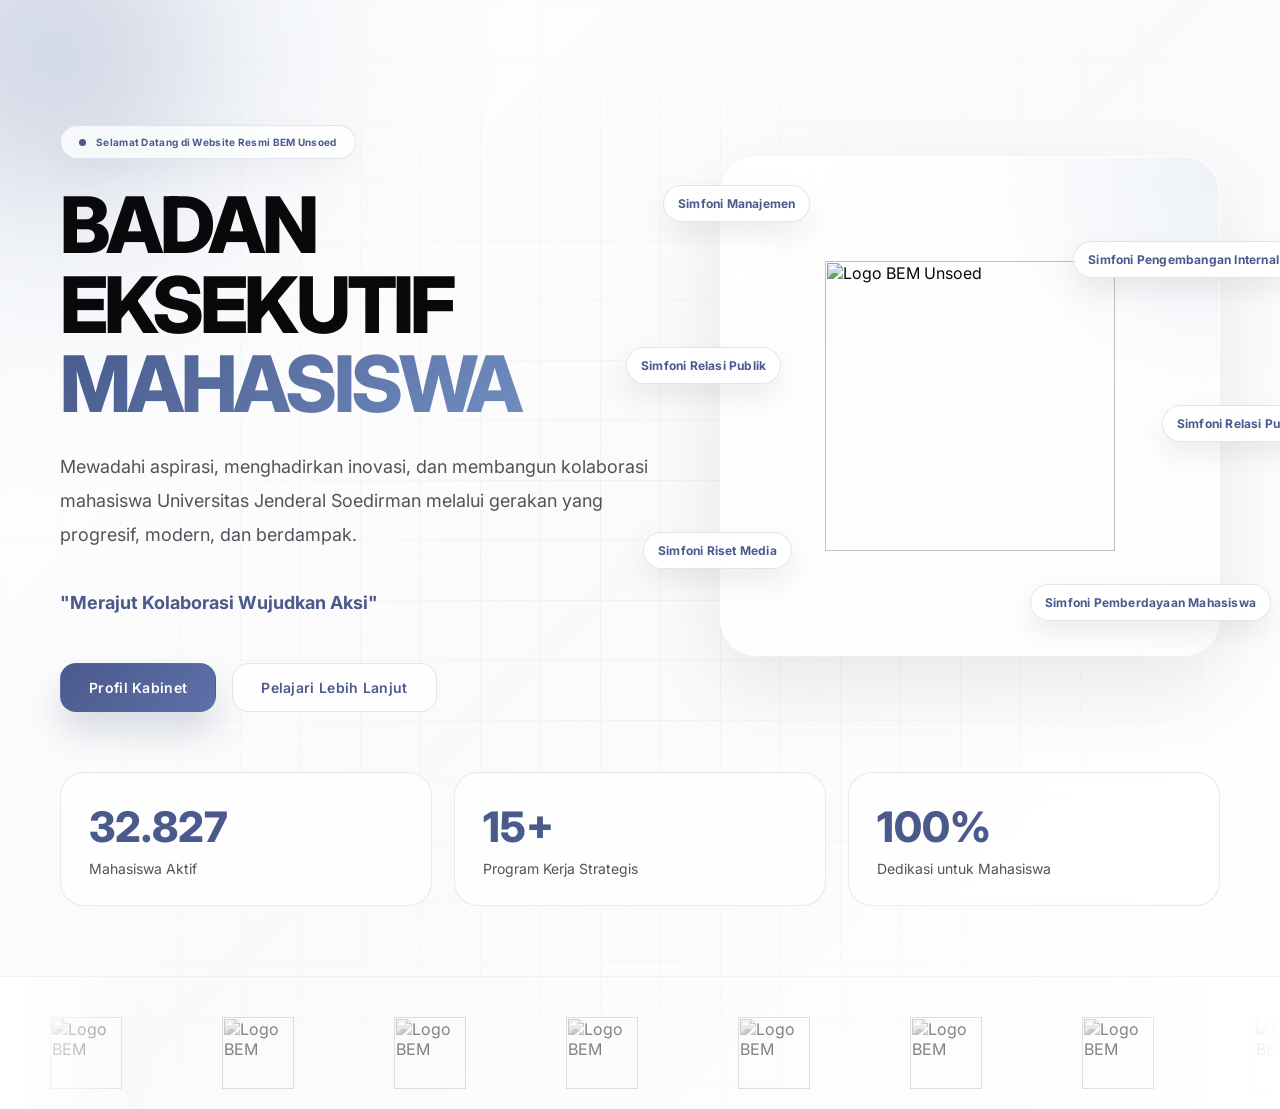
==== hero.html @ 3fcb31ed "Update hero.html" ====
<head>
  <meta charset="UTF-8" />
  <meta name="viewport" content="width=device-width, initial-scale=1.0" />
  <title>BEM Unsoed Hero Modern</title>

  <link rel="preconnect" href="https://fonts.googleapis.com" />
  <link rel="preconnect" href="https://fonts.gstatic.com" crossorigin />
  <link
    href="https://fonts.googleapis.com/css2?family=Inter:wght@400;500;600;700;800&display=swap"
    rel="stylesheet"
  />

  <style>
    @import url("https://fonts.googleapis.com/css2?family=Inter:wght@400;500;600;700;800&display=swap");

    * {
      margin: 0;
      padding: 0;
      box-sizing: border-box;
    }

    html {
      scroll-behavior: smooth;
    }

    body {
      font-family: "Inter", sans-serif;
      background: #fff;
      color: #09090b;
      overflow-x: hidden;
    }

    .hero,
    .hero * {
      font-family: "Inter", sans-serif !important;
    }

    /* =========================
          HERO
        ========================= */

    .hero {
      min-height: 100vh;
      position: relative;
      overflow: hidden;
      background:
        radial-gradient(
          circle at top left,
          rgba(122, 154, 204, 0.12),
          transparent 30%
        ),
        linear-gradient(135deg, #ffffff 0%, #fafafa 50%, #ffffff 100%);
    }

    /* GRID OVERLAY */
    .hero::before {
      content: "";
      position: absolute;
      inset: 0;
      background-image:
        linear-gradient(rgba(228, 228, 231, 0.4) 1px, transparent 1px),
        linear-gradient(90deg, rgba(228, 228, 231, 0.4) 1px, transparent 1px);
      background-size: 60px 60px;
      mask-image: radial-gradient(circle at center, black, transparent 90%);
      pointer-events: none;
    }

    /* BLUR ORBS */
    .orb {
      position: absolute;
      border-radius: 999px;
      filter: blur(80px);
      opacity: 0.2;
      z-index: 0;
      animation: float 8s ease-in-out infinite;
    }

    .orb-1 {
      width: 280px;
      height: 280px;
      background: #4a5a8d;
      top: -80px;
      left: -80px;
    }

    .hero-container {
      position: relative;
      z-index: 2;
      max-width: 1400px;
      margin: auto;
      padding: 100px 60px 40px;
      display: grid;
      grid-template-columns: 1.1fr 0.9fr;
      align-items: center;
      gap: 60px;
    }

    /* =========================
          LEFT
        ========================= */

    .hero-content {
      position: relative;
      z-index: 2;
      margin-top: 25px;
      text-align: left;
    }

    .hero-badge {
      display: inline-flex;
      align-items: center;
      justify-content: center;
      gap: 10px;
      padding: 10px 18px;
      border-radius: 999px;
      border: 1px solid rgba(74, 90, 141, 0.15);
      background: rgba(255, 255, 255, 0.75);
      backdrop-filter: blur(12px);
      margin-bottom: 26px;
      box-shadow: 0 10px 30px rgba(0, 0, 0, 0.04);
    }

    .badge-dot {
      width: 7px;
      height: 7px;
      border-radius: 999px;
      background: #4a5a8d;
      animation: pulse 2s infinite;
    }

    .hero-badge span {
      font-size: 10px;
      font-weight: 700 !important;
      letter-spacing: 0.3px;
      color: #4a5a8d;
      text-align: center;
    }

    .hero .hero-title {
      font-size: clamp(40px, 7vw, 78px) !important;
      line-height: 1.02 !important;
      font-weight: 800 !important;
      letter-spacing: -0.05em;
      margin: 0 0 26px;
      text-align: left !important;
    }

    .hero .hero-title-line {
      display: block;
    }

    .hero-title .gradient {
      background: linear-gradient(135deg, #4a5a8d, #7a9acc);
      background-clip: text;
      -webkit-background-clip: text;
      -webkit-text-fill-color: transparent;
    }

    .hero-desc {
      max-width: 620px;
      font-size: 18px;
      line-height: 1.9;
      color: #52525b;
      margin-bottom: 42px;
      margin-left: 0;
      margin-right: 0;
      text-align: left;
    }

    .hero-desc strong {
      color: #4a5a8d;
      font-weight: 700 !important;
    }

    /* BUTTONS */

    .hero-actions {
      display: flex;
      align-items: center;
      justify-content: flex-start;
      gap: 16px;
      flex-wrap: wrap;
    }

    .btn {
      position: relative;
      overflow: hidden;
      padding: 15px 28px;
      border-radius: 16px;
      border: 1px solid transparent;
      cursor: pointer;
      transition: 0.35s ease;
      font-size: 14px;
      font-weight: 600;
      letter-spacing: 0.3px;
    }

    .btn-primary {
      background: linear-gradient(135deg, #4a5a8d, #5e70a8);
      color: white;
      box-shadow: 0 20px 35px rgba(74, 90, 141, 0.2);
    }

    .btn-primary:hover {
      transform: translateY(-4px);
      background: linear-gradient(135deg, #4a5a8d, #5e70a8) !important;
      color: white !important;
      box-shadow: 0 25px 50px rgba(74, 90, 141, 0.28);
    }

    .btn-secondary {
      background: rgba(255, 255, 255, 0.75);
      backdrop-filter: blur(14px);
      border: 1px solid #e4e4e7;
      color: #4a5a8d;
    }

    .btn-secondary:hover {
      transform: translateY(-4px);
      background: rgba(255, 255, 255, 0.95) !important;
      color: #4a5a8d !important;
      border-color: rgba(74, 90, 141, 0.3) !important;
      box-shadow: 0 15px 30px rgba(0, 0, 0, 0.06);
    }

    /* =========================
    RIGHT VISUAL
  ========================= */

    .hero-visual {
      position: relative;
      display: flex;
      justify-content: center;
      align-items: center;
    }

    .visual-card {
      position: relative;
      width: 500px;
      height: 500px;
      border-radius: 36px;
      background: rgba(255, 255, 255, 0.65);
      backdrop-filter: blur(18px);
      border: 1px solid rgba(255, 255, 255, 0.6);
      box-shadow:
        0 30px 80px rgba(0, 0, 0, 0.08),
        inset 0 1px 1px rgba(255, 255, 255, 0.8);

      /* FIX */
      overflow: visible;

      /* INTERACTIVE */
      transition: 0.5s ease;
    }

    .visual-card:hover {
      transform: translateY(-8px) scale(1.01);
      box-shadow:
        0 40px 100px rgba(0, 0, 0, 0.12),
        inset 0 1px 1px rgba(255, 255, 255, 0.8);
    }

    .visual-card::before {
      content: "";
      position: absolute;
      inset: 0;
      border-radius: 36px;
      background:
        linear-gradient(140deg, rgba(255, 255, 255, 0.6), transparent),
        radial-gradient(
          circle at top right,
          rgba(122, 154, 204, 0.18),
          transparent 35%
        );
    }

    .logo-wrapper {
      position: absolute;
      inset: 0;
      display: flex;
      justify-content: center;
      align-items: center;
      z-index: 3;
    }

    .logo-wrapper img {
      width: 290px;
      object-fit: contain;
      filter: drop-shadow(0 20px 35px rgba(0, 0, 0, 0.08));
      animation: floatingLogo 5s ease-in-out infinite;
    }

    /* FLOATING BADGES */

    .floating-badge {
      position: absolute;
      display: flex;
      align-items: center;
      justify-content: center;
      padding: 10px 14px;
      border-radius: 999px;
      background: rgba(255, 255, 255, 0.86);
      backdrop-filter: blur(12px);
      border: 1px solid rgba(74, 90, 141, 0.16);
      box-shadow: 0 12px 30px rgba(0, 0, 0, 0.08);
      z-index: 4;
      animation: floatCard 6s ease-in-out infinite;
      transition: 0.35s ease;
      font-size: 12px;
      font-weight: 700 !important;
      color: #4a5a8d;
      letter-spacing: 0.2px;
      white-space: nowrap;
      text-align: center;
    }

    .floating-badge:hover {
      transform: translateY(-6px);
      background: rgba(255, 255, 255, 0.98);
      box-shadow: 0 18px 36px rgba(74, 90, 141, 0.16);
    }

    /* POSISI BADGE */

    .badge-1 {
      top: 28px;
      left: -58px;
    }

    .badge-2 {
      top: 84px;
      right: -75px;
      animation-delay: 2s;
    }

    .badge-3 {
      top: 190px;
      left: -95px;
      animation-delay: 1s;
    }

    .badge-4 {
      top: 248px;
      right: -98px;
      animation-delay: 2.8s;
    }

    .badge-5 {
      bottom: 86px;
      left: -78px;
      animation-delay: 1.6s;
    }

    .badge-6 {
      bottom: 34px;
      right: -52px;
      animation-delay: 3.2s;
    }
    /* =========================
          STATS
        ========================= */

    .hero-stats {
      position: relative;
      z-index: 2;
      max-width: 1400px;
      margin: 20px auto 0;
      padding: 0 60px 70px;
    }

    .stats-grid {
      display: grid;
      grid-template-columns: repeat(3, 1fr);
      gap: 22px;
    }

    .stat-card {
      padding: 28px;
      border-radius: 24px;
      background: rgba(255, 255, 255, 0.7);
      backdrop-filter: blur(14px);
      border: 1px solid rgba(228, 228, 231, 0.8);
      transition: 0.35s ease;
    }

    .stat-card:hover {
      transform: translateY(-6px);
      box-shadow: 0 20px 40px rgba(0, 0, 0, 0.05);
    }

    .stat-number {
      font-size: 42px;
      font-weight: 800;
      color: #4a5a8d;
      margin-bottom: 8px;
    }

    .stat-label {
      font-size: 14px;
      color: #52525b;
    }

    /* =========================
          ANIMATION
        ========================= */

    @keyframes pulse {
      0% {
        transform: scale(1);
        opacity: 1;
      }

      50% {
        transform: scale(1.5);
        opacity: 0.5;
      }

      100% {
        transform: scale(1);
        opacity: 1;
      }
    }

    @keyframes float {
      0%,
      100% {
        transform: translateY(0);
      }

      50% {
        transform: translateY(-20px);
      }
    }

    @keyframes floatingLogo {
      0%,
      100% {
        transform: translateY(0px);
      }

      50% {
        transform: translateY(-14px);
      }
    }

    @keyframes floatCard {
      0%,
      100% {
        transform: translateY(0px);
      }

      50% {
        transform: translateY(-12px);
      }
    }

    /* =========================
          LOGO RUNNER
        ========================= */

    .logo-runner {
      position: relative;
      width: 100%;
      overflow: hidden;
      padding: 40px 0 20px;
      background: transparent;
      z-index: 2;
      border-top: 1px solid rgba(228, 228, 231, 0.4);
    }

    .logo-runner::before,
    .logo-runner::after {
      content: "";
      position: absolute;
      top: 0;
      bottom: 0;
      width: 150px;
      z-index: 3;
      pointer-events: none;
    }

    .logo-runner::before {
      left: 0;
      background: linear-gradient(to right, #ffffff, transparent);
    }

    .logo-runner::after {
      right: 0;
      background: linear-gradient(to left, #ffffff, transparent);
    }

    .logo-track-container {
      display: flex;
      overflow: hidden;
      width: 100%;
    }

    .logo-track {
      display: flex;
      align-items: center;
      width: max-content;
      animation: scroll 35s linear infinite;
    }

    .logo-track:hover {
      animation-play-state: paused;
    }

    .logo-track img {
      height: 72px;
      margin: 0 50px;
      object-fit: contain;
      filter: grayscale(100%) opacity(0.5);
      transition: all 0.3s ease;
      cursor: pointer;
    }

    .logo-track img:hover {
      filter: grayscale(0%) opacity(1);
      transform: scale(1.05);
    }

    @keyframes scroll {
      0% {
        transform: translateX(0);
      }
      100% {
        transform: translateX(-50%);
      }
    }

    /* =========================
          RESPONSIVE
        ========================= */

    @media (max-width: 1100px) {
      .hero-container {
        grid-template-columns: 1fr;
        text-align: left;
        padding: 80px 30px 40px;
      }

      .hero-desc {
        margin-inline: 0;
      }

      .hero-title {
        font-size: 64px !important;
      }

      .visual-card {
        width: 420px;
        height: 420px;
      }

      .logo-wrapper img {
        width: 240px;
      }

      .stats-grid {
        grid-template-columns: 1fr;
      }
    }

    @media (max-width: 768px) {
      .hero-content {
        text-align: center;
      }

      .hero-desc {
        margin-left: auto;
        margin-right: auto;
        text-align: center;
      }

      .hero-actions {
        justify-content: center;
      }

      .hero-title {
        font-size: 46px !important;
        letter-spacing: -2px;
        text-align: center !important;
      }

      .hero-title-line {
        display: block;
        text-align: center;
      }

      .hero-desc {
        font-size: 15px;
        line-height: 1.8;
      }

      .visual-card {
        width: 320px;
        height: 320px;
        border-radius: 28px;
      }

      .logo-wrapper img {
        width: 180px;
      }

      .floating-badge {
        font-size: 11px;
        padding: 8px 12px;
      }

      .badge-1,
      .badge-3,
      .badge-5 {
        left: -24px;
      }

      .badge-2,
      .badge-4,
      .badge-6 {
        right: -24px;
      }

      .badge-1 {
        top: 22px;
      }

      .badge-2 {
        top: 68px;
      }

      .badge-3 {
        top: 142px;
      }

      .badge-4 {
        top: 198px;
      }

      .badge-5 {
        bottom: 66px;
      }

      .badge-6 {
        bottom: 24px;
      }
    }

    @media (max-width: 768px) {
      .floating-badge {
        display: none;
      }

      .hero-stats {
        padding: 0 24px 60px;
      }

      .stat-card {
        text-align: center;
      }

      .hero-container {
        padding: 70px 24px 30px;
      }

      .logo-runner {
        padding: 20px 0 10px;
      }

      .logo-track img {
        height: 42px;
        margin: 0 20px;
      }
    }

    @media (max-width: 480px) {
      .hero-title {
        font-size: 38px !important;
      }

      .btn {
        width: 100%;
      }

      .hero-actions {
        flex-direction: column;
      }

      .visual-card {
        width: 280px;
        height: 280px;
      }

      .hero-badge {
        padding: 8px 14px;
      }
    }
  </style>
</head>

<body>
  <section class="hero">
    <!-- Background Orbs -->
    <div class="orb orb-1"></div>

    <div class="hero-container">
      <!-- LEFT -->
      <div class="hero-content">
        <div class="hero-badge">
          <div class="badge-dot"></div>
          <span>Selamat Datang di Website Resmi BEM Unsoed</span>
        </div>

        <h1 class="hero-title">
          <span class="hero-title-line">BADAN</span>
          <span class="hero-title-line">EKSEKUTIF</span>
          <span class="hero-title-line gradient">MAHASISWA</span>
        </h1>

        <p class="hero-desc">
          Mewadahi aspirasi, menghadirkan inovasi, dan membangun kolaborasi
          mahasiswa Universitas Jenderal Soedirman melalui gerakan yang
          progresif, modern, dan berdampak.
          <br /><br />
          <strong>"Merajut Kolaborasi Wujudkan Aksi"</strong>
        </p>

        <div class="hero-actions">
          <button class="btn btn-primary">Profil Kabinet</button>

          <button class="btn btn-secondary">Pelajari Lebih Lanjut</button>
        </div>
      </div>

      <!-- RIGHT -->
      <div class="hero-visual">
        <div class="visual-card">
          <div class="logo-wrapper">
            <img
              src="https://apps.bem-unsoed.com/wp-content/uploads/2026/04/Kausa-Cipta-768x918.png"
              alt="Logo BEM Unsoed"
            />
          </div>

          <!-- Floating Badges -->
          <div class="floating-badge badge-1">Simfoni Manajemen</div>
          <div class="floating-badge badge-2">
            Simfoni Pengembangan Internal
          </div>
          <div class="floating-badge badge-3">Simfoni Relasi Publik</div>
          <div class="floating-badge badge-4">Simfoni Relasi Publik</div>
          <div class="floating-badge badge-5">Simfoni Riset Media</div>
          <div class="floating-badge badge-6">
            Simfoni Pemberdayaan Mahasiswa
          </div>
        </div>
      </div>
    </div>

    <!-- STATS -->
    <div class="hero-stats">
      <div class="stats-grid">
        <div class="stat-card">
          <div class="stat-number">32.827</div>
          <div class="stat-label">Mahasiswa Aktif</div>
        </div>

        <div class="stat-card">
          <div class="stat-number">15+</div>
          <div class="stat-label">Program Kerja Strategis</div>
        </div>

        <div class="stat-card">
          <div class="stat-number">100%</div>
          <div class="stat-label">Dedikasi untuk Mahasiswa</div>
        </div>
      </div>
    </div>

    <!-- LOGO RUNNER -->
    <div class="logo-runner">
      <div class="logo-track-container">
        <div class="logo-track">
          <!-- First set of 19 logos -->
          <img
            src="https://apps.bem-unsoed.com/wp-content/uploads/2026/04/Kausa-Cipta-768x918.png"
            alt="Logo BEM"
          />
          <img
            src="https://apps.bem-unsoed.com/wp-content/uploads/2026/04/Kausa-Cipta-768x918.png"
            alt="Logo BEM"
          />
          <img
            src="https://apps.bem-unsoed.com/wp-content/uploads/2026/04/Kausa-Cipta-768x918.png"
            alt="Logo BEM"
          />
          <img
            src="https://apps.bem-unsoed.com/wp-content/uploads/2026/04/Kausa-Cipta-768x918.png"
            alt="Logo BEM"
          />
          <img
            src="https://apps.bem-unsoed.com/wp-content/uploads/2026/04/Kausa-Cipta-768x918.png"
            alt="Logo BEM"
          />
          <img
            src="https://apps.bem-unsoed.com/wp-content/uploads/2026/04/Kausa-Cipta-768x918.png"
            alt="Logo BEM"
          />
          <img
            src="https://apps.bem-unsoed.com/wp-content/uploads/2026/04/Kausa-Cipta-768x918.png"
            alt="Logo BEM"
          />
          <img
            src="https://apps.bem-unsoed.com/wp-content/uploads/2026/04/Kausa-Cipta-768x918.png"
            alt="Logo BEM"
          />
          <img
            src="https://apps.bem-unsoed.com/wp-content/uploads/2026/04/Kausa-Cipta-768x918.png"
            alt="Logo BEM"
          />
          <img
            src="https://apps.bem-unsoed.com/wp-content/uploads/2026/04/Kausa-Cipta-768x918.png"
            alt="Logo BEM"
          />
          <img
            src="https://apps.bem-unsoed.com/wp-content/uploads/2026/04/Kausa-Cipta-768x918.png"
            alt="Logo BEM"
          />
          <img
            src="https://apps.bem-unsoed.com/wp-content/uploads/2026/04/Kausa-Cipta-768x918.png"
            alt="Logo BEM"
          />
          <img
            src="https://apps.bem-unsoed.com/wp-content/uploads/2026/04/Kausa-Cipta-768x918.png"
            alt="Logo BEM"
          />
          <img
            src="https://apps.bem-unsoed.com/wp-content/uploads/2026/04/Kausa-Cipta-768x918.png"
            alt="Logo BEM"
          />
          <img
            src="https://apps.bem-unsoed.com/wp-content/uploads/2026/04/Kausa-Cipta-768x918.png"
            alt="Logo BEM"
          />
          <img
            src="https://apps.bem-unsoed.com/wp-content/uploads/2026/04/Kausa-Cipta-768x918.png"
            alt="Logo BEM"
          />
          <img
            src="https://apps.bem-unsoed.com/wp-content/uploads/2026/04/Kausa-Cipta-768x918.png"
            alt="Logo BEM"
          />
          <img
            src="https://apps.bem-unsoed.com/wp-content/uploads/2026/04/Kausa-Cipta-768x918.png"
            alt="Logo BEM"
          />
          <img
            src="https://apps.bem-unsoed.com/wp-content/uploads/2026/04/Kausa-Cipta-768x918.png"
            alt="Logo BEM"
          />

          <!-- Second set of 19 logos for seamless looping -->
          <img
            src="https://apps.bem-unsoed.com/wp-content/uploads/2026/04/Kausa-Cipta-768x918.png"
            alt="Logo BEM"
          />
          <img
            src="https://apps.bem-unsoed.com/wp-content/uploads/2026/04/Kausa-Cipta-768x918.png"
            alt="Logo BEM"
          />
          <img
            src="https://apps.bem-unsoed.com/wp-content/uploads/2026/04/Kausa-Cipta-768x918.png"
            alt="Logo BEM"
          />
          <img
            src="https://apps.bem-unsoed.com/wp-content/uploads/2026/04/Kausa-Cipta-768x918.png"
            alt="Logo BEM"
          />
          <img
            src="https://apps.bem-unsoed.com/wp-content/uploads/2026/04/Kausa-Cipta-768x918.png"
            alt="Logo BEM"
          />
          <img
            src="https://apps.bem-unsoed.com/wp-content/uploads/2026/04/Kausa-Cipta-768x918.png"
            alt="Logo BEM"
          />
          <img
            src="https://apps.bem-unsoed.com/wp-content/uploads/2026/04/Kausa-Cipta-768x918.png"
            alt="Logo BEM"
          />
          <img
            src="https://apps.bem-unsoed.com/wp-content/uploads/2026/04/Kausa-Cipta-768x918.png"
            alt="Logo BEM"
          />
          <img
            src="https://apps.bem-unsoed.com/wp-content/uploads/2026/04/Kausa-Cipta-768x918.png"
            alt="Logo BEM"
          />
          <img
            src="https://apps.bem-unsoed.com/wp-content/uploads/2026/04/Kausa-Cipta-768x918.png"
            alt="Logo BEM"
          />
          <img
            src="https://apps.bem-unsoed.com/wp-content/uploads/2026/04/Kausa-Cipta-768x918.png"
            alt="Logo BEM"
          />
          <img
            src="https://apps.bem-unsoed.com/wp-content/uploads/2026/04/Kausa-Cipta-768x918.png"
            alt="Logo BEM"
          />
          <img
            src="https://apps.bem-unsoed.com/wp-content/uploads/2026/04/Kausa-Cipta-768x918.png"
            alt="Logo BEM"
          />
          <img
            src="https://apps.bem-unsoed.com/wp-content/uploads/2026/04/Kausa-Cipta-768x918.png"
            alt="Logo BEM"
          />
          <img
            src="https://apps.bem-unsoed.com/wp-content/uploads/2026/04/Kausa-Cipta-768x918.png"
            alt="Logo BEM"
          />
          <img
            src="https://apps.bem-unsoed.com/wp-content/uploads/2026/04/Kausa-Cipta-768x918.png"
            alt="Logo BEM"
          />
          <img
            src="https://apps.bem-unsoed.com/wp-content/uploads/2026/04/Kausa-Cipta-768x918.png"
            alt="Logo BEM"
          />
          <img
            src="https://apps.bem-unsoed.com/wp-content/uploads/2026/04/Kausa-Cipta-768x918.png"
            alt="Logo BEM"
          />
          <img
            src="https://apps.bem-unsoed.com/wp-content/uploads/2026/04/Kausa-Cipta-768x918.png"
            alt="Logo BEM"
          />
        </div>
      </div>
    </div>
  </section>
</body>
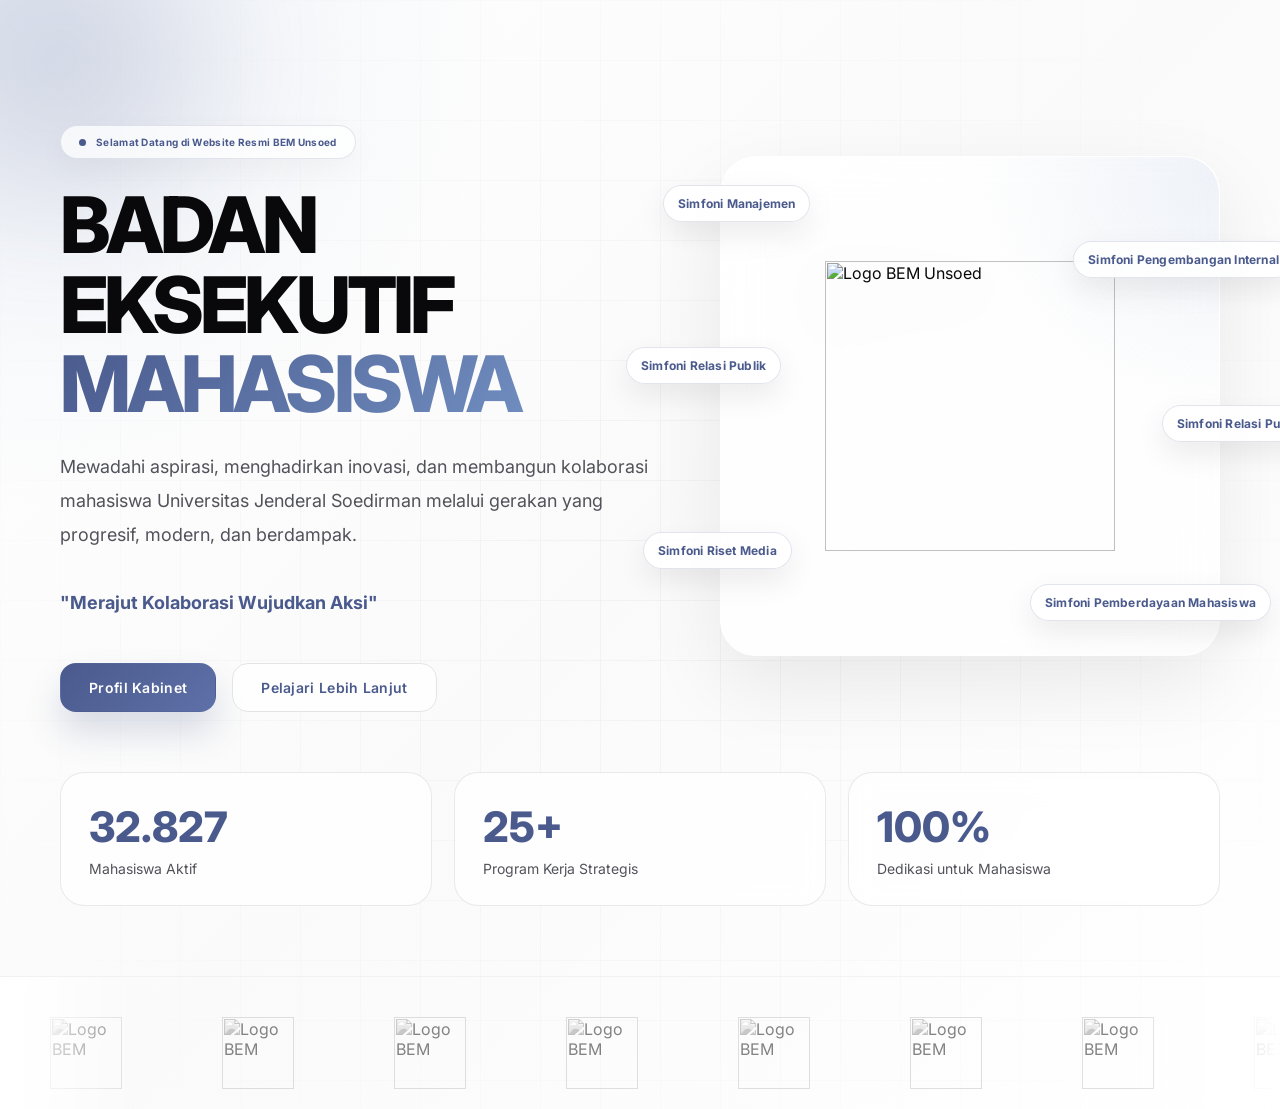
==== commit ab7b253c: "Update hero.html" ====
--- a/hero.html
+++ b/hero.html
@@ -765,7 +765,7 @@
         </div>
 
         <div class="stat-card">
-          <div class="stat-number">15+</div>
+          <div class="stat-number">25+</div>
           <div class="stat-label">Program Kerja Strategis</div>
         </div>
 
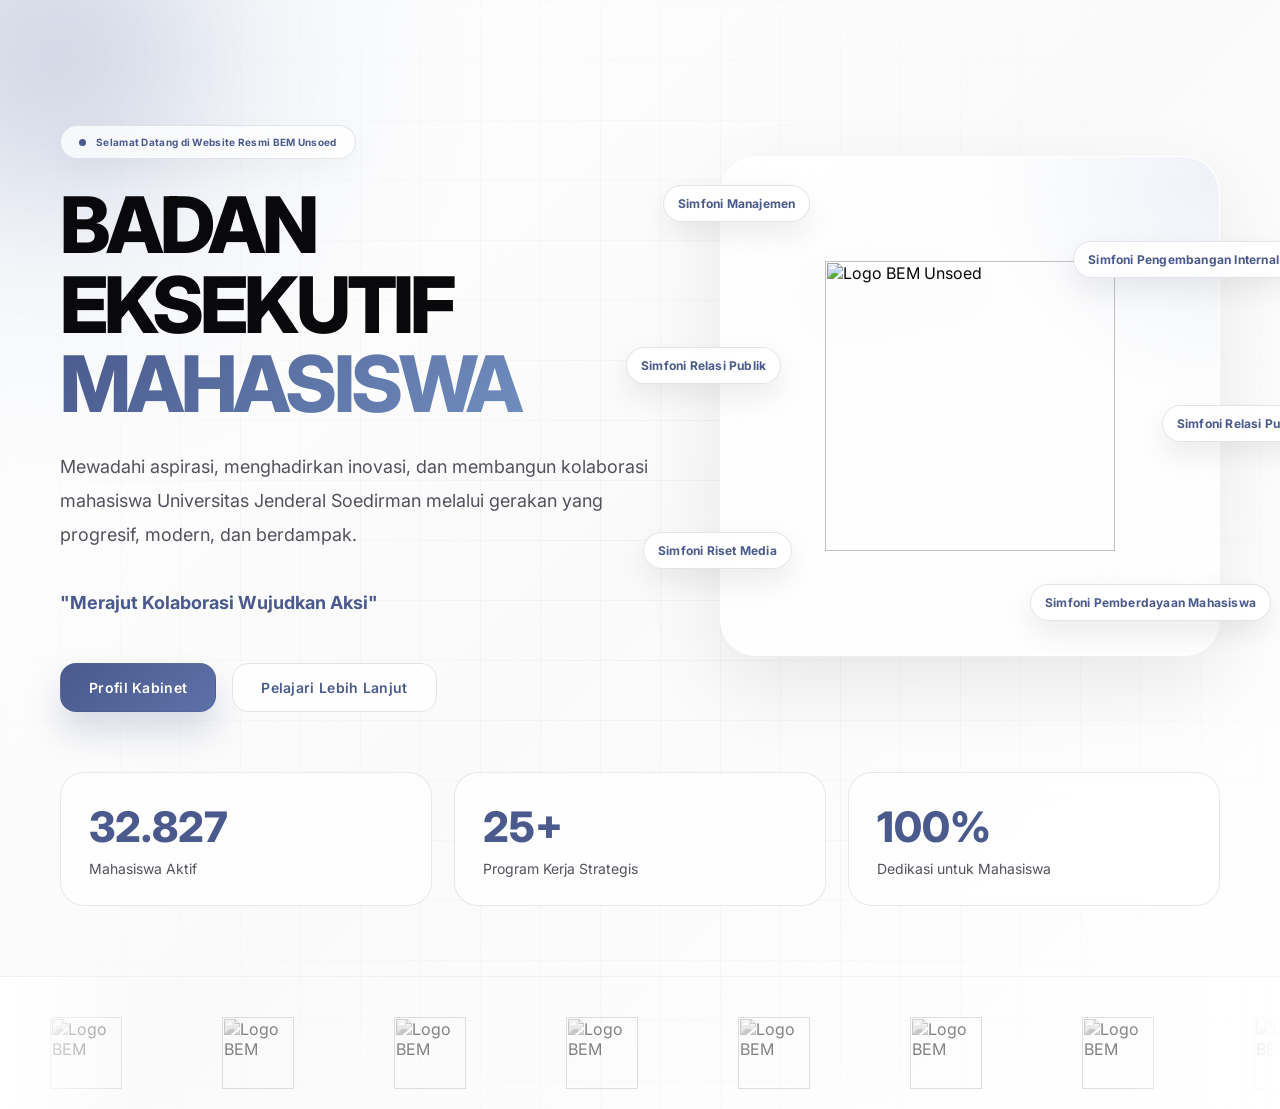
==== commit 278bc6bc: "Update hero.html" ====
--- a/hero.html
+++ b/hero.html
@@ -725,7 +725,9 @@
         </p>
 
         <div class="hero-actions">
-          <button class="btn btn-primary">Profil Kabinet</button>
+          <a href="https://apps.bem-unsoed.com/profile-kabinet/">
+            <button class="btn btn-primary">Profil Kabinet</button>
+          </a>
 
           <button class="btn btn-secondary">Pelajari Lebih Lanjut</button>
         </div>
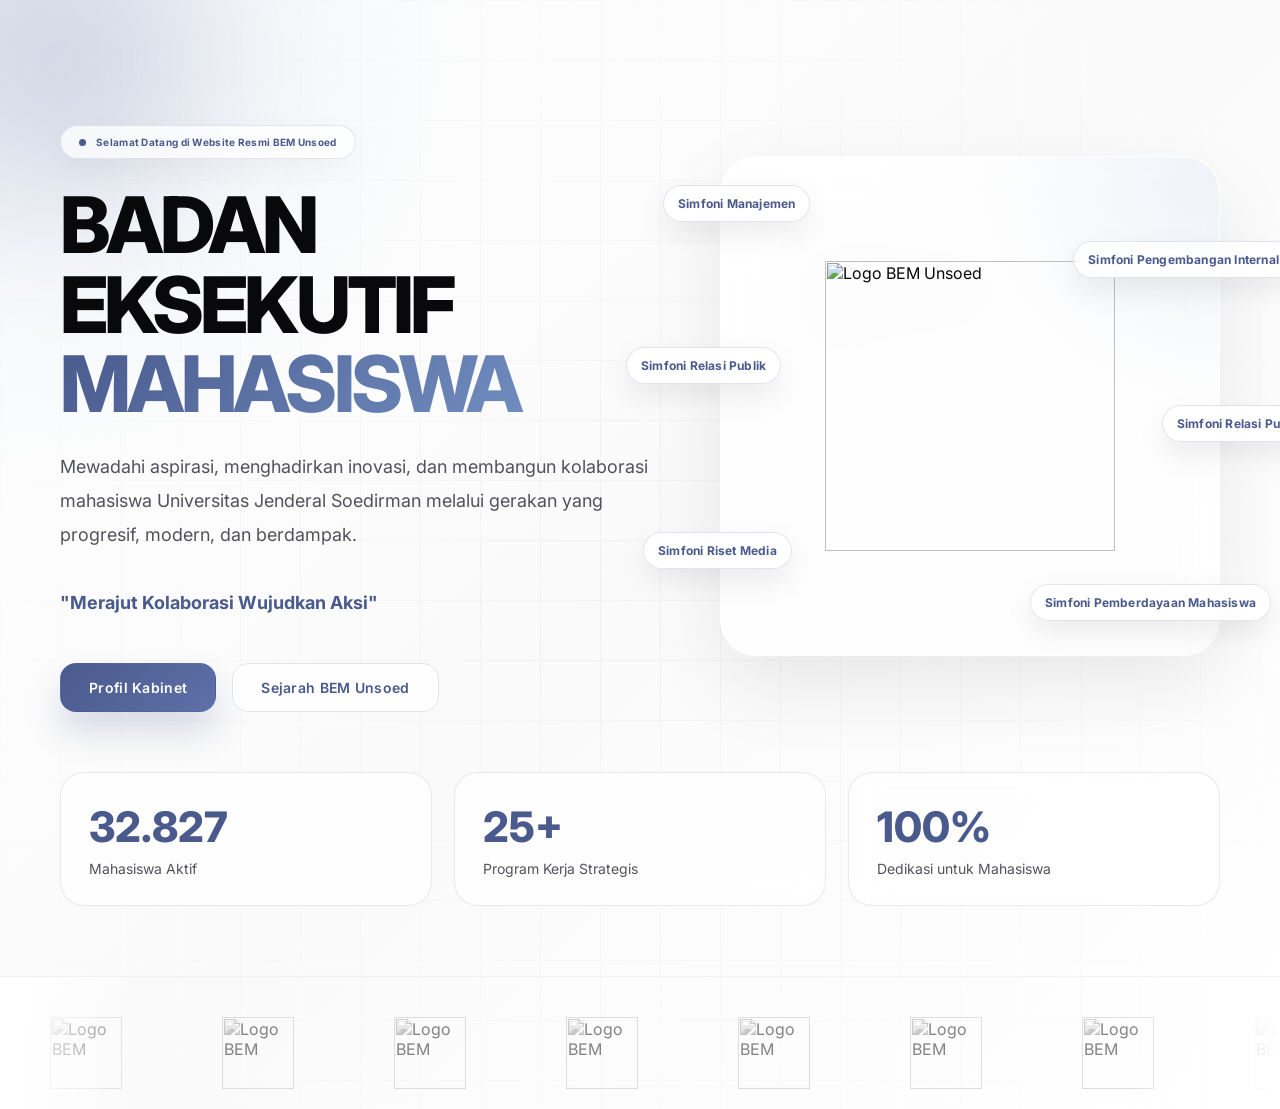
==== commit f660083a: "Update hero.html" ====
--- a/hero.html
+++ b/hero.html
@@ -677,7 +677,12 @@
         font-size: 38px !important;
       }
 
-      .btn {
+      .hero-actions a {
+        display: block;
+        width: 100%;
+      }
+
+      .hero .btn {
         width: 100%;
       }
 
@@ -728,8 +733,9 @@
           <a href="https://apps.bem-unsoed.com/profile-kabinet/">
             <button class="btn btn-primary">Profil Kabinet</button>
           </a>
-
-          <button class="btn btn-secondary">Pelajari Lebih Lanjut</button>
+          <a href="https://apps.bem-unsoed.com/sejarah-bem-unsoed/">
+            <button class="btn btn-secondary">Sejarah BEM Unsoed</button>
+          </a>
         </div>
       </div>
 
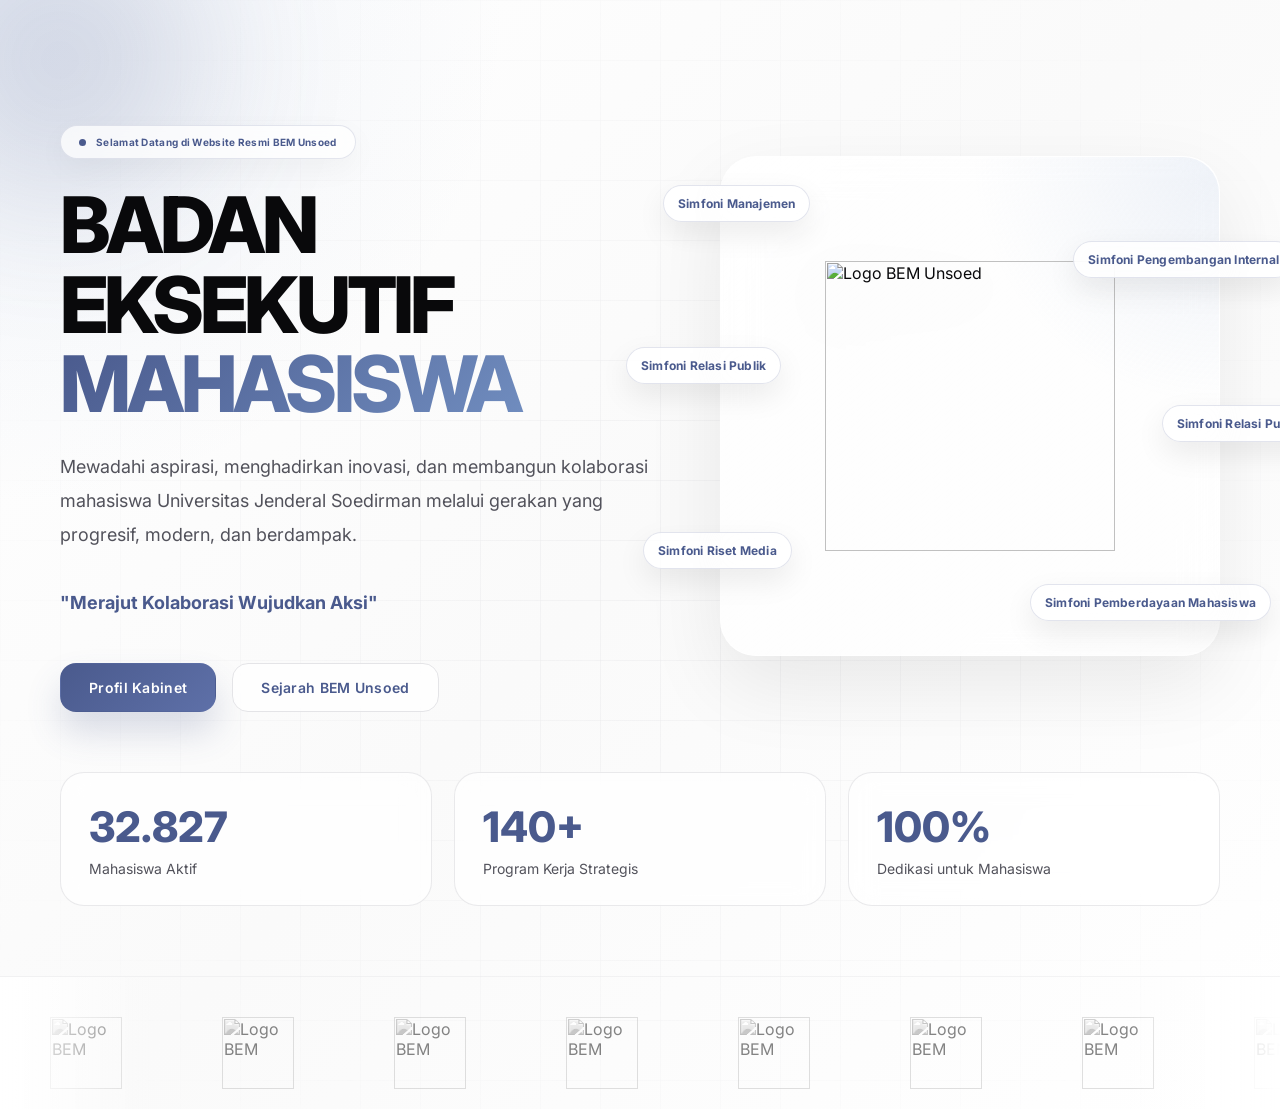
==== commit 4982bbea: "Update hero.html" ====
--- a/hero.html
+++ b/hero.html
@@ -654,6 +654,31 @@
         padding: 0 24px 60px;
       }
 
+      /* Mobile stats carousel (swipe) */
+      .stats-grid {
+        display: flex;
+        grid-template-columns: none;
+        gap: 16px;
+        overflow-x: auto;
+        scrollbar-width: none;
+        -ms-overflow-style: none;
+        overscroll-behavior-x: contain;
+        -webkit-overflow-scrolling: touch;
+        scroll-snap-type: x mandatory;
+        scroll-padding-inline: 24px;
+        padding: 6px 0 14px;
+      }
+
+      .stats-grid::-webkit-scrollbar {
+        height: 0;
+      }
+
+      .stat-card {
+        flex: 0 0 86%;
+        scroll-snap-align: start;
+        scroll-snap-stop: always;
+      }
+
       .stat-card {
         text-align: center;
       }
@@ -697,6 +722,10 @@
 
       .hero-badge {
         padding: 8px 14px;
+      }
+
+      .stat-card {
+        flex-basis: 92%;
       }
     }
   </style>
@@ -773,7 +802,7 @@
         </div>
 
         <div class="stat-card">
-          <div class="stat-number">25+</div>
+          <div class="stat-number">140+</div>
           <div class="stat-label">Program Kerja Strategis</div>
         </div>
 
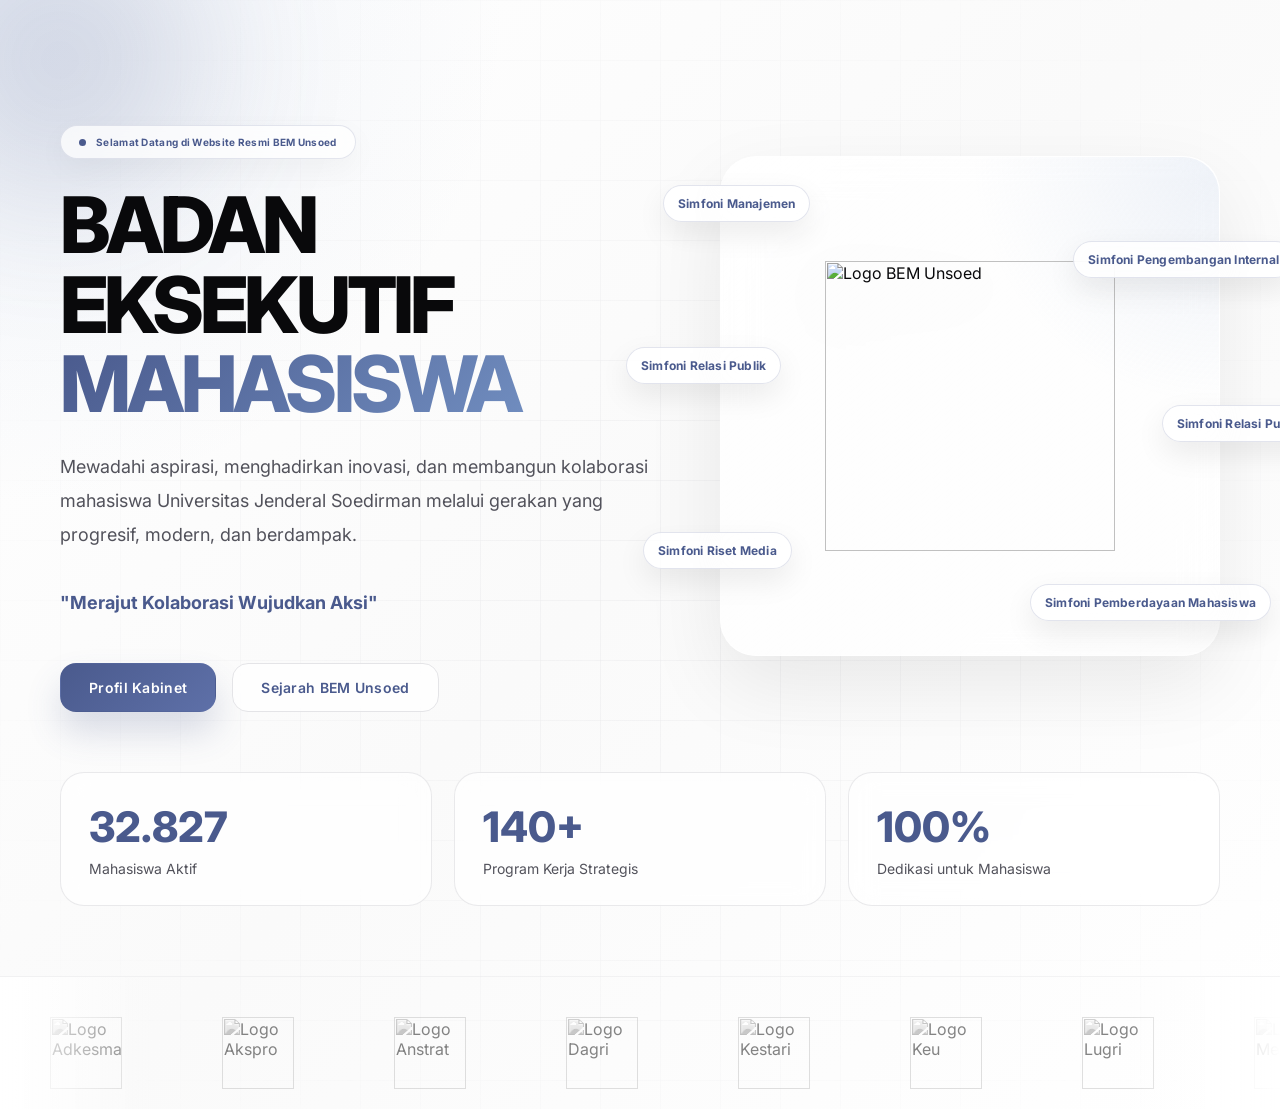
==== commit 63d73fd7: "edit src logo runnner" ====
--- a/hero.html
+++ b/hero.html
@@ -819,158 +819,142 @@
         <div class="logo-track">
           <!-- First set of 19 logos -->
           <img
-            src="https://apps.bem-unsoed.com/wp-content/uploads/2026/04/Kausa-Cipta-768x918.png"
-            alt="Logo BEM"
-          />
-          <img
-            src="https://apps.bem-unsoed.com/wp-content/uploads/2026/04/Kausa-Cipta-768x918.png"
-            alt="Logo BEM"
-          />
-          <img
-            src="https://apps.bem-unsoed.com/wp-content/uploads/2026/04/Kausa-Cipta-768x918.png"
-            alt="Logo BEM"
-          />
-          <img
-            src="https://apps.bem-unsoed.com/wp-content/uploads/2026/04/Kausa-Cipta-768x918.png"
-            alt="Logo BEM"
-          />
-          <img
-            src="https://apps.bem-unsoed.com/wp-content/uploads/2026/04/Kausa-Cipta-768x918.png"
-            alt="Logo BEM"
-          />
-          <img
-            src="https://apps.bem-unsoed.com/wp-content/uploads/2026/04/Kausa-Cipta-768x918.png"
-            alt="Logo BEM"
-          />
-          <img
-            src="https://apps.bem-unsoed.com/wp-content/uploads/2026/04/Kausa-Cipta-768x918.png"
-            alt="Logo BEM"
-          />
-          <img
-            src="https://apps.bem-unsoed.com/wp-content/uploads/2026/04/Kausa-Cipta-768x918.png"
-            alt="Logo BEM"
-          />
-          <img
-            src="https://apps.bem-unsoed.com/wp-content/uploads/2026/04/Kausa-Cipta-768x918.png"
-            alt="Logo BEM"
-          />
-          <img
-            src="https://apps.bem-unsoed.com/wp-content/uploads/2026/04/Kausa-Cipta-768x918.png"
-            alt="Logo BEM"
-          />
-          <img
-            src="https://apps.bem-unsoed.com/wp-content/uploads/2026/04/Kausa-Cipta-768x918.png"
-            alt="Logo BEM"
-          />
-          <img
-            src="https://apps.bem-unsoed.com/wp-content/uploads/2026/04/Kausa-Cipta-768x918.png"
-            alt="Logo BEM"
-          />
-          <img
-            src="https://apps.bem-unsoed.com/wp-content/uploads/2026/04/Kausa-Cipta-768x918.png"
-            alt="Logo BEM"
-          />
-          <img
-            src="https://apps.bem-unsoed.com/wp-content/uploads/2026/04/Kausa-Cipta-768x918.png"
-            alt="Logo BEM"
-          />
-          <img
-            src="https://apps.bem-unsoed.com/wp-content/uploads/2026/04/Kausa-Cipta-768x918.png"
-            alt="Logo BEM"
-          />
-          <img
-            src="https://apps.bem-unsoed.com/wp-content/uploads/2026/04/Kausa-Cipta-768x918.png"
-            alt="Logo BEM"
-          />
-          <img
-            src="https://apps.bem-unsoed.com/wp-content/uploads/2026/04/Kausa-Cipta-768x918.png"
-            alt="Logo BEM"
-          />
-          <img
-            src="https://apps.bem-unsoed.com/wp-content/uploads/2026/04/Kausa-Cipta-768x918.png"
-            alt="Logo BEM"
-          />
-          <img
-            src="https://apps.bem-unsoed.com/wp-content/uploads/2026/04/Kausa-Cipta-768x918.png"
-            alt="Logo BEM"
+            src="https://images.weserv.nl/?url=raw.githubusercontent.com/nakoms-26/AssetLogoWeb/main/Logo%20Kementerian%20Warna/adkesma.png&amp;w=150&amp;h=150&amp;fit=contain"
+            alt="Logo Adkesma"
+          />
+          <img
+            src="https://images.weserv.nl/?url=raw.githubusercontent.com/nakoms-26/AssetLogoWeb/main/Logo%20Kementerian%20Warna/Akspro.png&amp;w=150&amp;h=150&amp;fit=contain"
+            alt="Logo Akspro"
+          />
+          <img
+            src="https://images.weserv.nl/?url=raw.githubusercontent.com/nakoms-26/AssetLogoWeb/main/Logo%20Kementerian%20Warna/Anstrat.png&amp;w=150&amp;h=150&amp;fit=contain"
+            alt="Logo Anstrat"
+          />
+          <img
+            src="https://images.weserv.nl/?url=raw.githubusercontent.com/nakoms-26/AssetLogoWeb/main/Logo%20Kementerian%20Warna/Dagri.png&amp;w=150&amp;h=150&amp;fit=contain"
+            alt="Logo Dagri"
+          />
+          <img
+            src="https://images.weserv.nl/?url=raw.githubusercontent.com/nakoms-26/AssetLogoWeb/main/Logo%20Kementerian%20Warna/Kestari.png&amp;w=150&amp;h=150&amp;fit=contain"
+            alt="Logo Kestari"
+          />
+          <img
+            src="https://images.weserv.nl/?url=raw.githubusercontent.com/nakoms-26/AssetLogoWeb/main/Logo%20Kementerian%20Warna/Keu.png&amp;w=150&amp;h=150&amp;fit=contain"
+            alt="Logo Keu"
+          />
+          <img
+            src="https://images.weserv.nl/?url=raw.githubusercontent.com/nakoms-26/AssetLogoWeb/main/Logo%20Kementerian%20Warna/Lugri.png&amp;w=150&amp;h=150&amp;fit=contain"
+            alt="Logo Lugri"
+          />
+          <img
+            src="https://images.weserv.nl/?url=raw.githubusercontent.com/nakoms-26/AssetLogoWeb/main/Logo%20Kementerian%20Warna/Medkom.png&amp;w=150&amp;h=150&amp;fit=contain"
+            alt="Logo Medkom"
+          />
+          <img
+            src="https://images.weserv.nl/?url=raw.githubusercontent.com/nakoms-26/AssetLogoWeb/main/Logo%20Kementerian%20Warna/Medkraf.png&amp;w=150&amp;h=150&amp;fit=contain"
+            alt="Logo Medkraf"
+          />
+          <img
+            src="https://images.weserv.nl/?url=raw.githubusercontent.com/nakoms-26/AssetLogoWeb/main/Logo%20Kementerian%20Warna/PI.png&amp;w=150&amp;h=150&amp;fit=contain"
+            alt="Logo PI"
+          />
+          <img
+            src="https://images.weserv.nl/?url=raw.githubusercontent.com/nakoms-26/AssetLogoWeb/main/Logo%20Kementerian%20Warna/Pempu.png&amp;w=150&amp;h=150&amp;fit=contain"
+            alt="Logo Pempu"
+          />
+          <img
+            src="https://images.weserv.nl/?url=raw.githubusercontent.com/nakoms-26/AssetLogoWeb/main/Logo%20Kementerian%20Warna/Pengmas.png&amp;w=150&amp;h=150&amp;fit=contain"
+            alt="Logo Pengmas"
+          />
+          <img
+            src="https://images.weserv.nl/?url=raw.githubusercontent.com/nakoms-26/AssetLogoWeb/main/Logo%20Kementerian%20Warna/PPM.png&amp;w=150&amp;h=150&amp;fit=contain"
+            alt="Logo PPM"
+          />
+          <img
+            src="https://images.weserv.nl/?url=raw.githubusercontent.com/nakoms-26/AssetLogoWeb/main/Logo%20Kementerian%20Warna/PSDA.png&amp;w=150&amp;h=150&amp;fit=contain"
+            alt="Logo PSDA"
+          />
+          <img
+            src="https://images.weserv.nl/?url=raw.githubusercontent.com/nakoms-26/AssetLogoWeb/main/Logo%20Kementerian%20Warna/PSDM.png&amp;w=150&amp;h=150&amp;fit=contain"
+            alt="Logo PSDM"
+          />
+          <img
+            src="https://images.weserv.nl/?url=raw.githubusercontent.com/nakoms-26/AssetLogoWeb/main/Logo%20Kementerian%20Warna/Risdat.png&amp;w=150&amp;h=150&amp;fit=contain"
+            alt="Logo Risdat"
+          />
+          <img
+            src="https://images.weserv.nl/?url=raw.githubusercontent.com/nakoms-26/AssetLogoWeb/main/Logo%20Kementerian%20Warna/Seniora.png&amp;w=150&amp;h=150&amp;fit=contain"
+            alt="Logo Seniora"
           />
 
           <!-- Second set of 19 logos for seamless looping -->
           <img
-            src="https://apps.bem-unsoed.com/wp-content/uploads/2026/04/Kausa-Cipta-768x918.png"
-            alt="Logo BEM"
-          />
-          <img
-            src="https://apps.bem-unsoed.com/wp-content/uploads/2026/04/Kausa-Cipta-768x918.png"
-            alt="Logo BEM"
-          />
-          <img
-            src="https://apps.bem-unsoed.com/wp-content/uploads/2026/04/Kausa-Cipta-768x918.png"
-            alt="Logo BEM"
-          />
-          <img
-            src="https://apps.bem-unsoed.com/wp-content/uploads/2026/04/Kausa-Cipta-768x918.png"
-            alt="Logo BEM"
-          />
-          <img
-            src="https://apps.bem-unsoed.com/wp-content/uploads/2026/04/Kausa-Cipta-768x918.png"
-            alt="Logo BEM"
-          />
-          <img
-            src="https://apps.bem-unsoed.com/wp-content/uploads/2026/04/Kausa-Cipta-768x918.png"
-            alt="Logo BEM"
-          />
-          <img
-            src="https://apps.bem-unsoed.com/wp-content/uploads/2026/04/Kausa-Cipta-768x918.png"
-            alt="Logo BEM"
-          />
-          <img
-            src="https://apps.bem-unsoed.com/wp-content/uploads/2026/04/Kausa-Cipta-768x918.png"
-            alt="Logo BEM"
-          />
-          <img
-            src="https://apps.bem-unsoed.com/wp-content/uploads/2026/04/Kausa-Cipta-768x918.png"
-            alt="Logo BEM"
-          />
-          <img
-            src="https://apps.bem-unsoed.com/wp-content/uploads/2026/04/Kausa-Cipta-768x918.png"
-            alt="Logo BEM"
-          />
-          <img
-            src="https://apps.bem-unsoed.com/wp-content/uploads/2026/04/Kausa-Cipta-768x918.png"
-            alt="Logo BEM"
-          />
-          <img
-            src="https://apps.bem-unsoed.com/wp-content/uploads/2026/04/Kausa-Cipta-768x918.png"
-            alt="Logo BEM"
-          />
-          <img
-            src="https://apps.bem-unsoed.com/wp-content/uploads/2026/04/Kausa-Cipta-768x918.png"
-            alt="Logo BEM"
-          />
-          <img
-            src="https://apps.bem-unsoed.com/wp-content/uploads/2026/04/Kausa-Cipta-768x918.png"
-            alt="Logo BEM"
-          />
-          <img
-            src="https://apps.bem-unsoed.com/wp-content/uploads/2026/04/Kausa-Cipta-768x918.png"
-            alt="Logo BEM"
-          />
-          <img
-            src="https://apps.bem-unsoed.com/wp-content/uploads/2026/04/Kausa-Cipta-768x918.png"
-            alt="Logo BEM"
-          />
-          <img
-            src="https://apps.bem-unsoed.com/wp-content/uploads/2026/04/Kausa-Cipta-768x918.png"
-            alt="Logo BEM"
-          />
-          <img
-            src="https://apps.bem-unsoed.com/wp-content/uploads/2026/04/Kausa-Cipta-768x918.png"
-            alt="Logo BEM"
-          />
-          <img
-            src="https://apps.bem-unsoed.com/wp-content/uploads/2026/04/Kausa-Cipta-768x918.png"
-            alt="Logo BEM"
+            src="https://images.weserv.nl/?url=raw.githubusercontent.com/nakoms-26/AssetLogoWeb/main/Logo%20Kementerian%20Warna/adkesma.png&amp;w=150&amp;h=150&amp;fit=contain"
+            alt="Logo Adkesma"
+          />
+          <img
+            src="https://images.weserv.nl/?url=raw.githubusercontent.com/nakoms-26/AssetLogoWeb/main/Logo%20Kementerian%20Warna/Akspro.png&amp;w=150&amp;h=150&amp;fit=contain"
+            alt="Logo Akspro"
+          />
+          <img
+            src="https://images.weserv.nl/?url=raw.githubusercontent.com/nakoms-26/AssetLogoWeb/main/Logo%20Kementerian%20Warna/Anstrat.png&amp;w=150&amp;h=150&amp;fit=contain"
+            alt="Logo Anstrat"
+          />
+          <img
+            src="https://images.weserv.nl/?url=raw.githubusercontent.com/nakoms-26/AssetLogoWeb/main/Logo%20Kementerian%20Warna/Dagri.png&amp;w=150&amp;h=150&amp;fit=contain"
+            alt="Logo Dagri"
+          />
+          <img
+            src="https://images.weserv.nl/?url=raw.githubusercontent.com/nakoms-26/AssetLogoWeb/main/Logo%20Kementerian%20Warna/Kestari.png&amp;w=150&amp;h=150&amp;fit=contain"
+            alt="Logo Kestari"
+          />
+          <img
+            src="https://images.weserv.nl/?url=raw.githubusercontent.com/nakoms-26/AssetLogoWeb/main/Logo%20Kementerian%20Warna/Keu.png&amp;w=150&amp;h=150&amp;fit=contain"
+            alt="Logo Keu"
+          />
+          <img
+            src="https://images.weserv.nl/?url=raw.githubusercontent.com/nakoms-26/AssetLogoWeb/main/Logo%20Kementerian%20Warna/Lugri.png&amp;w=150&amp;h=150&amp;fit=contain"
+            alt="Logo Lugri"
+          />
+          <img
+            src="https://images.weserv.nl/?url=raw.githubusercontent.com/nakoms-26/AssetLogoWeb/main/Logo%20Kementerian%20Warna/Medkom.png&amp;w=150&amp;h=150&amp;fit=contain"
+            alt="Logo Medkom"
+          />
+          <img
+            src="https://images.weserv.nl/?url=raw.githubusercontent.com/nakoms-26/AssetLogoWeb/main/Logo%20Kementerian%20Warna/Medkraf.png&amp;w=150&amp;h=150&amp;fit=contain"
+            alt="Logo Medkraf"
+          />
+          <img
+            src="https://images.weserv.nl/?url=raw.githubusercontent.com/nakoms-26/AssetLogoWeb/main/Logo%20Kementerian%20Warna/PI.png&amp;w=150&amp;h=150&amp;fit=contain"
+            alt="Logo PI"
+          />
+          <img
+            src="https://images.weserv.nl/?url=raw.githubusercontent.com/nakoms-26/AssetLogoWeb/main/Logo%20Kementerian%20Warna/Pempu.png&amp;w=150&amp;h=150&amp;fit=contain"
+            alt="Logo Pempu"
+          />
+          <img
+            src="https://images.weserv.nl/?url=raw.githubusercontent.com/nakoms-26/AssetLogoWeb/main/Logo%20Kementerian%20Warna/Pengmas.png&amp;w=150&amp;h=150&amp;fit=contain"
+            alt="Logo Pengmas"
+          />
+          <img
+            src="https://images.weserv.nl/?url=raw.githubusercontent.com/nakoms-26/AssetLogoWeb/main/Logo%20Kementerian%20Warna/PPM.png&amp;w=150&amp;h=150&amp;fit=contain"
+            alt="Logo PPM"
+          />
+          <img
+            src="https://images.weserv.nl/?url=raw.githubusercontent.com/nakoms-26/AssetLogoWeb/main/Logo%20Kementerian%20Warna/PSDA.png&amp;w=150&amp;h=150&amp;fit=contain"
+            alt="Logo PSDA"
+          />
+          <img
+            src="https://images.weserv.nl/?url=raw.githubusercontent.com/nakoms-26/AssetLogoWeb/main/Logo%20Kementerian%20Warna/PSDM.png&amp;w=150&amp;h=150&amp;fit=contain"
+            alt="Logo PSDM"
+          />
+          <img
+            src="https://images.weserv.nl/?url=raw.githubusercontent.com/nakoms-26/AssetLogoWeb/main/Logo%20Kementerian%20Warna/Risdat.png&amp;w=150&amp;h=150&amp;fit=contain"
+            alt="Logo Risdat"
+          />
+          <img
+            src="https://images.weserv.nl/?url=raw.githubusercontent.com/nakoms-26/AssetLogoWeb/main/Logo%20Kementerian%20Warna/Seniora.png&amp;w=150&amp;h=150&amp;fit=contain"
+            alt="Logo Seniora"
           />
         </div>
       </div>
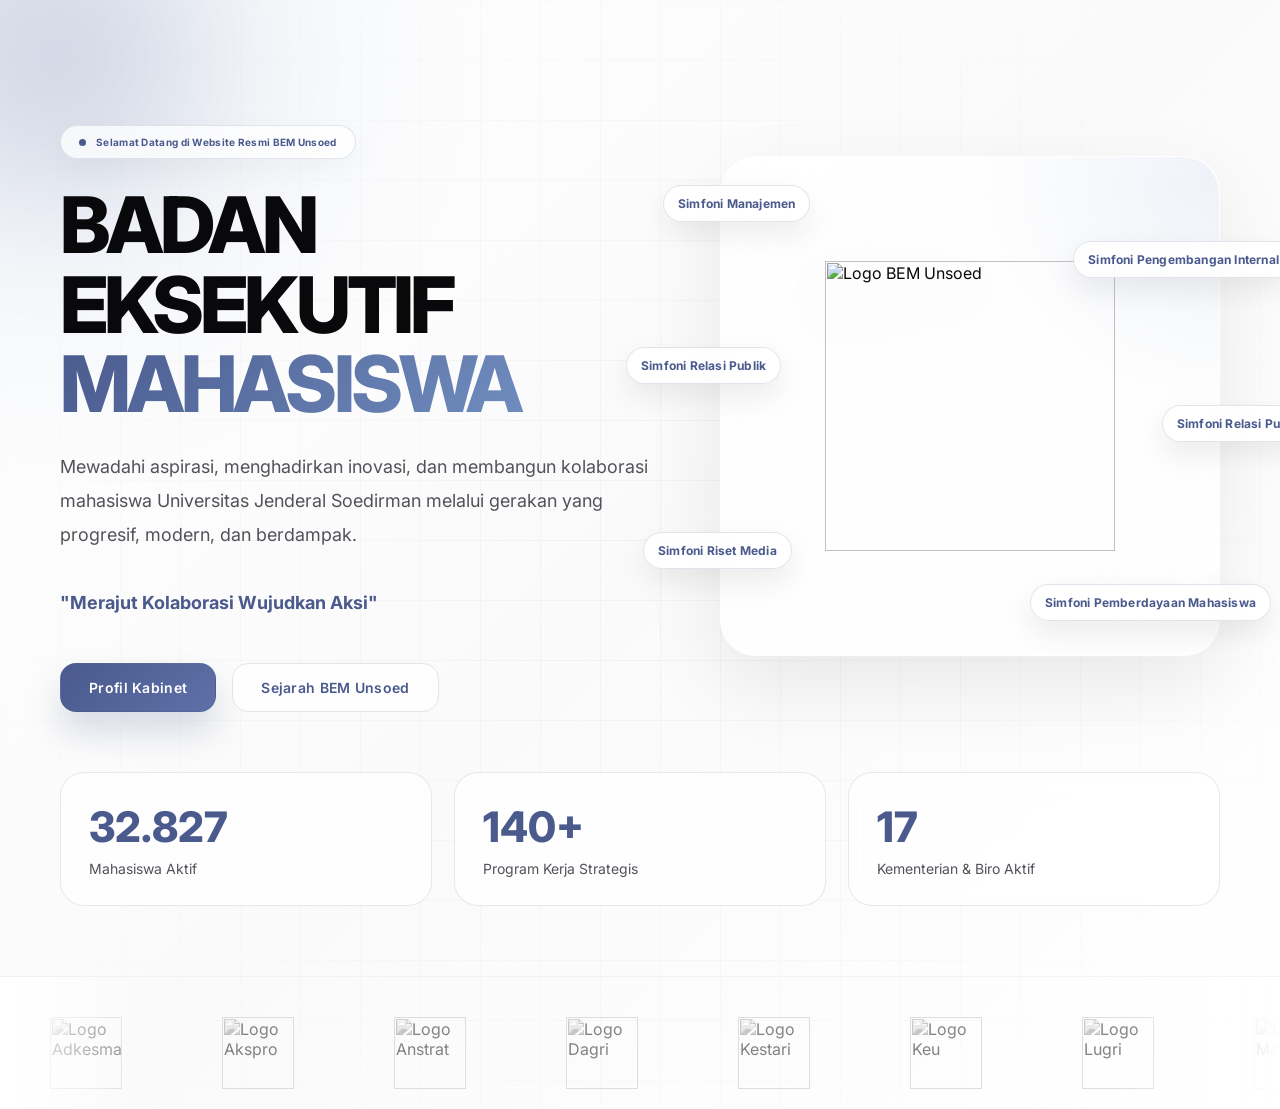
==== commit 1c34a2df: "Update hero.html" ====
--- a/hero.html
+++ b/hero.html
@@ -807,8 +807,8 @@
         </div>
 
         <div class="stat-card">
-          <div class="stat-number">100%</div>
-          <div class="stat-label">Dedikasi untuk Mahasiswa</div>
+          <div class="stat-number">17</div>
+          <div class="stat-label">Kementerian & Biro Aktif</div>
         </div>
       </div>
     </div>
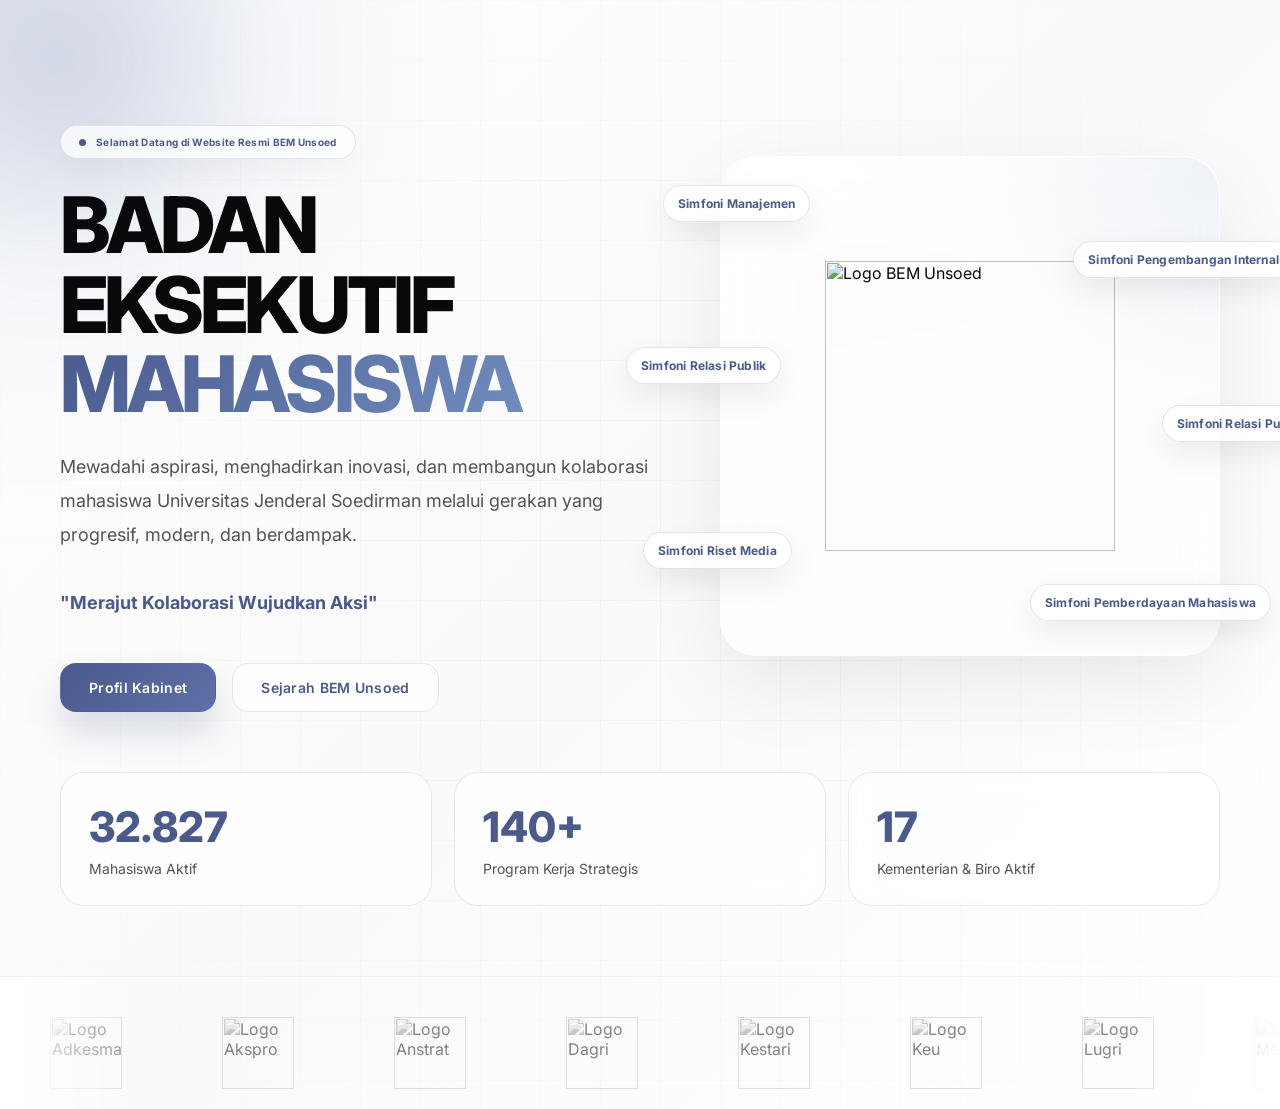
==== commit 9ca15ebf: "Update hero.html" ====
--- a/hero.html
+++ b/hero.html
@@ -817,7 +817,7 @@
     <div class="logo-runner">
       <div class="logo-track-container">
         <div class="logo-track">
-          <!-- First set of 19 logos -->
+          <!-- First set of 17 logos -->
           <img
             src="https://images.weserv.nl/?url=raw.githubusercontent.com/nakoms-26/AssetLogoWeb/main/Logo%20Kementerian%20Warna/adkesma.png&amp;w=150&amp;h=150&amp;fit=contain"
             alt="Logo Adkesma"
@@ -887,7 +887,7 @@
             alt="Logo Seniora"
           />
 
-          <!-- Second set of 19 logos for seamless looping -->
+          <!-- Second set of 17 logos for seamless looping -->
           <img
             src="https://images.weserv.nl/?url=raw.githubusercontent.com/nakoms-26/AssetLogoWeb/main/Logo%20Kementerian%20Warna/adkesma.png&amp;w=150&amp;h=150&amp;fit=contain"
             alt="Logo Adkesma"
